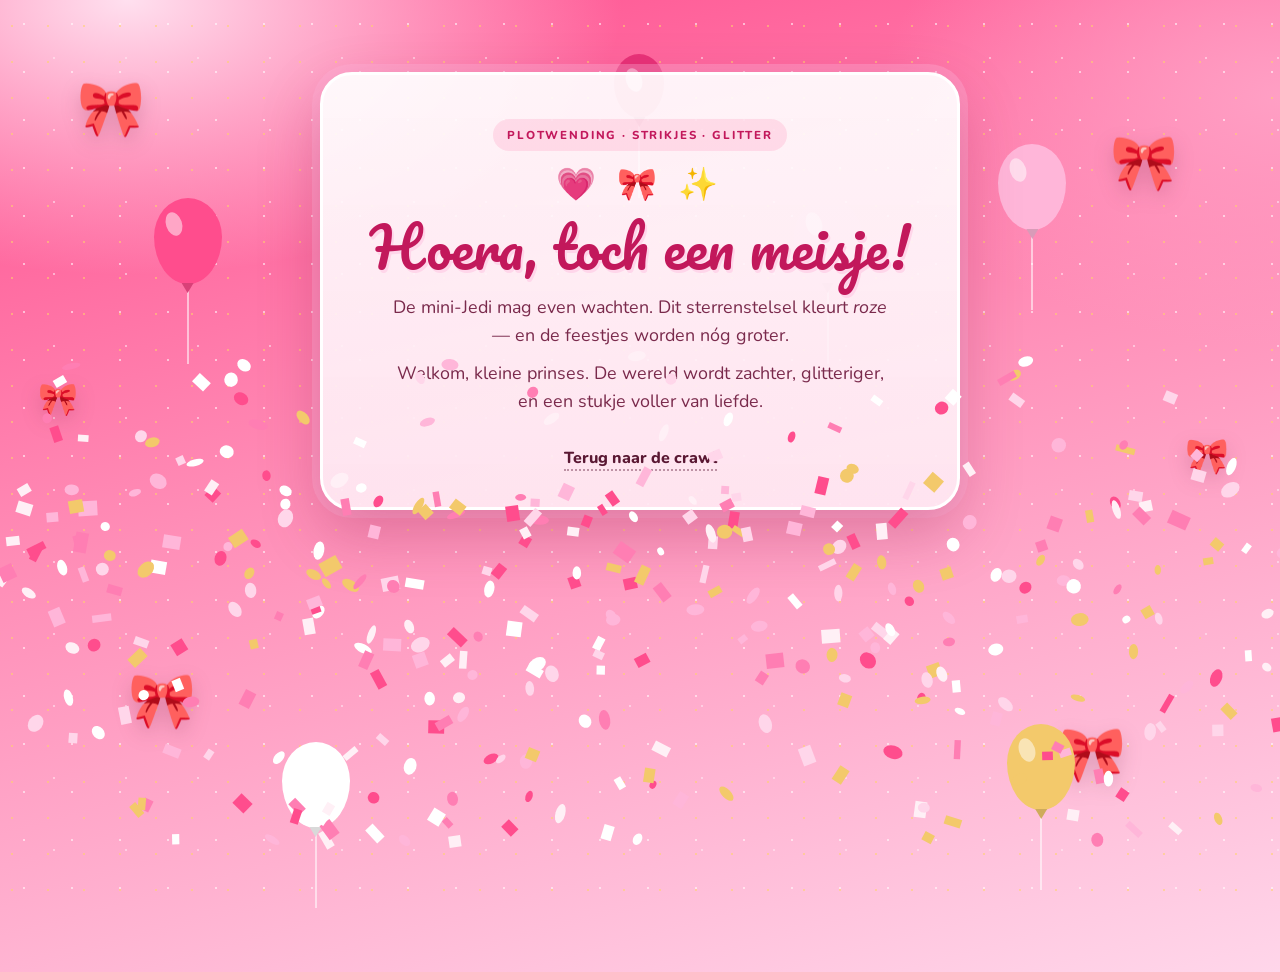
==== meisje.html @ e961026b "Add the gender reveal site with crawl, sketches, and a fotos folder. Co-authored-by: Cursor <cursora" ====
<!DOCTYPE html>
<html lang="nl">
  <head>
    <meta charset="UTF-8" />
    <meta name="viewport" content="width=device-width, initial-scale=1" />
    <title>Hoera, toch een meisje!</title>
    <meta name="description" content="Plotwending: het is tóch een meisje." />
    <link rel="preconnect" href="https://fonts.googleapis.com" />
    <link rel="preconnect" href="https://fonts.gstatic.com" crossorigin />
    <link
      href="https://fonts.googleapis.com/css2?family=Pacifico&family=Nunito:wght@700;800&display=swap"
      rel="stylesheet"
    />
    <link rel="stylesheet" href="css/style.css" />
  </head>
  <body class="girl-page">
    <canvas id="fx" aria-hidden="true"></canvas>

    <div class="glitter" aria-hidden="true"></div>

    <div class="bows" aria-hidden="true">
      <span class="bow b-1">🎀</span>
      <span class="bow b-2">🎀</span>
      <span class="bow b-3">🎀</span>
      <span class="bow b-4">🎀</span>
      <span class="bow b-5">🎀</span>
      <span class="bow b-6">🎀</span>
    </div>

    <div class="balloons" aria-hidden="true">
      <div class="balloon pink"><span class="string"></span></div>
      <div class="balloon blush"><span class="string"></span></div>
      <div class="balloon white"><span class="string"></span></div>
      <div class="balloon gold"><span class="string"></span></div>
      <div class="balloon hot"><span class="string"></span></div>
      <div class="balloon pink late"><span class="string"></span></div>
    </div>

    <main class="girl-card">
      <p class="girl-kicker">Plotwending · strikjes · glitter</p>
      <p class="girl-emoji" aria-hidden="true">💗 🎀 ✨</p>
      <h1>Hoera, toch een meisje!</h1>
      <p class="girl-lead">
        De mini-Jedi mag even wachten. Dit sterrenstelsel kleurt
        <em>roze</em> — en de feestjes worden nóg groter.
      </p>
      <p class="girl-lead">Welkom, kleine prinses. De wereld wordt zachter, glitteriger, en een stukje voller van liefde.</p>
      <a class="back-galaxy" href="index.html">Terug naar de crawl</a>
    </main>

    <script src="js/app.js"></script>
  </body>
</html>
---- css/style.css ----
*,
*::before,
*::after {
  box-sizing: border-box;
}

html,
body {
  margin: 0;
  min-height: 100%;
}

body {
  min-height: 100vh;
  overflow: hidden;
}

button,
a {
  font-family: inherit;
}

/* =========================================================
   STAR WARS-ACHTIGE CRAWL (geen officiële wordmark)
   ========================================================= */

.galaxy {
  background: #000;
  color: #ffe81f;
  font-family: "News Cycle", "News Gothic MT", sans-serif;
}

#stars,
#fx {
  position: fixed;
  inset: 0;
  width: 100%;
  height: 100%;
  pointer-events: none;
  z-index: 0;
}

#fx {
  z-index: 8;
}

.skip-btn,
.mute-btn {
  position: fixed;
  top: 16px;
  z-index: 20;
  appearance: none;
  border: 1px solid rgba(255, 232, 31, 0.45);
  background: rgba(0, 0, 0, 0.55);
  color: #ffe81f;
  font-family: "Nunito", system-ui, sans-serif;
  font-weight: 800;
  font-size: 0.82rem;
  letter-spacing: 0.06em;
  text-transform: uppercase;
  padding: 10px 14px;
  border-radius: 999px;
  cursor: pointer;
  backdrop-filter: blur(6px);
}

.skip-btn { right: 16px; }
.mute-btn { left: 16px; }

.skip-btn:hover,
.skip-btn:focus-visible,
.mute-btn:hover,
.mute-btn:focus-visible {
  background: rgba(255, 232, 31, 0.12);
}

.start-screen {
  position: relative;
  z-index: 4;
  min-height: 100vh;
  display: grid;
  place-content: center;
  justify-items: center;
  text-align: center;
  padding: 72px 24px;
}

.start-kicker {
  margin: 0 0 12px;
  color: #4bd5ee;
  font-size: clamp(1rem, 3.4vw, 1.35rem);
  line-height: 1.45;
}

.start-title {
  margin: 0 0 14px;
  font-size: clamp(2.4rem, 10vw, 4.4rem);
  letter-spacing: 0.06em;
  text-transform: uppercase;
  color: #ffe81f;
  text-shadow: 0 0 28px rgba(255, 232, 31, 0.28);
}

.start-lead {
  margin: 0 0 28px;
  max-width: 22em;
  color: #d8d2c0;
  font-family: "Nunito", system-ui, sans-serif;
  font-weight: 700;
  line-height: 1.5;
}

.start-btn {
  appearance: none;
  border: 2px solid #ffe81f;
  background: #ffe81f;
  color: #111;
  font-family: "Nunito", system-ui, sans-serif;
  font-weight: 800;
  font-size: clamp(1.3rem, 4vw, 1.7rem);
  letter-spacing: 0.18em;
  text-transform: uppercase;
  padding: 18px 52px;
  border-radius: 999px;
  cursor: pointer;
  box-shadow: 0 0 32px rgba(255, 232, 31, 0.35);
}

.start-btn:hover,
.start-btn:focus-visible {
  transform: scale(1.04);
}

.long-ago {
  position: fixed;
  inset: 0;
  z-index: 2;
  display: grid;
  place-items: center;
  margin: 0;
  padding: 24px;
  text-align: center;
  font-size: clamp(1.15rem, 4.2vw, 1.85rem);
  line-height: 1.55;
  color: #4bd5ee;
  font-weight: 400;
}

body[data-scene="intro"] .long-ago {
  animation: intro-fade 5s ease forwards;
}

@keyframes intro-fade {
  0% { opacity: 0; }
  18% { opacity: 1; }
  72% { opacity: 1; }
  100% { opacity: 0; }
}

.crawl-stage {
  position: fixed;
  inset: 0;
  z-index: 2;
  overflow: hidden;
}

.crawl-stage[hidden],
.reveal[hidden],
.long-ago[hidden],
.skip-btn[hidden],
.mute-btn[hidden],
.start-screen[hidden],
.secret-star[hidden] {
  display: none !important;
}

.crawl-fade {
  position: absolute;
  left: 0;
  right: 0;
  top: 0;
  height: 28%;
  z-index: 3;
  pointer-events: none;
  background: linear-gradient(#000 0%, rgba(0, 0, 0, 0.55) 55%, transparent 100%);
}

.crawl-perspective {
  position: absolute;
  inset: 0;
  perspective: 640px;
  perspective-origin: 58% 40%;
  overflow: hidden;
}

/* Gekanteld vlak = schermhoogte. Iets naar rechts, milde rotateX zodat
   de eerste regels midden-onder lang leesbaar blijven. */
.crawl {
  position: absolute;
  left: calc(50% + 4.5vw);
  top: 0;
  bottom: 0;
  width: min(88vw, 780px);
  height: 100%;
  transform: translateX(-50%) rotateX(15deg);
  transform-origin: 50% 100%;
}

.crawl-inner {
  width: 100%;
  text-align: justify;
  text-align-last: center;
  font-size: clamp(1.45rem, 5vw, 2.35rem);
  line-height: 1.6;
  font-weight: 700;
  letter-spacing: 0.03em;
  color: #ffe81f;
  will-change: transform;
}

.crawl-inner.is-crawling {
  animation-name: crawl-fly;
  animation-timing-function: linear;
  animation-fill-mode: forwards;
}

.crawl-inner p {
  margin: 0 0 1.35em;
}

.crawl-episode {
  text-align: center !important;
  text-transform: uppercase;
  letter-spacing: 0.28em;
  font-size: clamp(1.05rem, 3vw, 1.35rem);
  margin-bottom: 0.35em !important;
}

.crawl-title {
  margin: 0 0 0.35em;
  text-align: center;
  font-size: clamp(2.1rem, 8vw, 3.6rem);
  line-height: 1;
  letter-spacing: 0.04em;
  text-transform: uppercase;
  font-weight: 700;
}

.crawl-rule {
  border: 0;
  height: 3px;
  background: #ffe81f;
  width: 42%;
  margin: 0 auto 1.4em;
}

.crawl-end {
  letter-spacing: 0.08em;
  text-transform: uppercase;
  font-size: 0.95em;
}

.crawl-foto {
  display: grid;
  place-items: center;
  width: min(72%, 280px);
  aspect-ratio: 4 / 3;
  margin: 0.4em auto 1.6em;
  border-radius: 14px;
  border: 2px solid rgba(255, 214, 90, 0.7);
  box-shadow: 0 0 18px rgba(255, 232, 31, 0.18);
  background:
    radial-gradient(circle at 30% 20%, rgba(255, 255, 255, 0.12), transparent 40%),
    repeating-linear-gradient(
      45deg,
      #1a1a22 0 8px,
      #121218 8px 16px
    );
  overflow: hidden;
}

.crawl-foto span {
  font-size: 0.78em;
  letter-spacing: 0.18em;
  text-transform: uppercase;
  color: rgba(255, 232, 31, 0.72);
}

.crawl-foto img {
  display: block;
  width: 100%;
  height: 100%;
  object-fit: cover;
}

/* Start lager: eerste regels verschijnen midden-onder, groot en leesbaar. */
@keyframes crawl-fly {
  from { transform: translateY(58vh); }
  to { transform: translateY(-100%); }
}

/* —— Mini-Jedi reveal —— */

.reveal {
  position: relative;
  z-index: 4;
  min-height: 100vh;
  display: grid;
  place-content: center;
  justify-items: center;
  text-align: center;
  padding: 72px 24px 40px;
  animation: reveal-in 0.9s ease;
}

.reveal-kicker {
  margin: 0 0 10px;
  color: #4bd5ee;
  letter-spacing: 0.28em;
  text-transform: uppercase;
  font-size: 0.78rem;
  font-family: "Nunito", system-ui, sans-serif;
}

.saber {
  width: min(220px, 55vw);
  height: 8px;
  margin: 8px 0 22px;
  border-radius: 999px;
  background: #fff;
  box-shadow:
    0 0 8px #9ee7ff,
    0 0 18px #4bd5ee,
    0 0 36px #1d7ec9;
}

.reveal-title {
  margin: 0;
  font-size: clamp(2.4rem, 10vw, 4.6rem);
  line-height: 0.95;
  color: #ffe81f;
  text-transform: uppercase;
  letter-spacing: 0.04em;
  text-shadow: 0 0 28px rgba(255, 232, 31, 0.35);
}

.reveal-sub {
  margin: 14px 0 8px;
  font-family: "Nunito", system-ui, sans-serif;
  font-size: clamp(1.2rem, 4vw, 1.7rem);
  color: #7ec8ff;
  letter-spacing: 0.12em;
  text-transform: uppercase;
  font-weight: 800;
}

.reveal-note {
  max-width: 26em;
  margin: 0 0 28px;
  color: #d8d2c0;
  font-family: "Nunito", system-ui, sans-serif;
  font-weight: 700;
  line-height: 1.5;
}

.girl-btn {
  display: none;
}

/* Verborgen hit-area — geen label, geen hint op de pagina */
.secret-star {
  position: fixed;
  left: 6px;
  bottom: 6px;
  z-index: 12;
  width: 28px;
  height: 28px;
  padding: 0;
  border: 0;
  border-radius: 50%;
  background: transparent;
  cursor: default;
  opacity: 0.14;
  appearance: none;
}

.secret-star::before {
  content: "";
  display: block;
  width: 7px;
  height: 7px;
  margin: 10px auto 0;
  background: #cfc8b0;
  clip-path: polygon(50% 0, 61% 35%, 98% 35%, 68% 57%, 79% 91%, 50% 70%, 21% 91%, 32% 57%, 2% 35%, 39% 35%);
}

.secret-star[hidden] {
  display: none !important;
}

@keyframes reveal-in {
  from { opacity: 0; transform: scale(0.92); }
  to { opacity: 1; transform: none; }
}

/* =========================================================
   MEISJESPAGINA — andere wereld
   ========================================================= */

.girl-page {
  overflow-x: hidden;
  overflow-y: auto;
  font-family: "Nunito", system-ui, sans-serif;
  color: #5a1833;
  background:
    radial-gradient(900px 500px at 10% 0%, #ffe0ef 0%, transparent 55%),
    radial-gradient(800px 500px at 100% 10%, #ff9fc4 0%, transparent 50%),
    linear-gradient(165deg, #ff4d8d 0%, #ff8fb8 45%, #ffd6ea 100%);
}

.girl-page #fx {
  z-index: 6;
}

.glitter {
  position: fixed;
  inset: 0;
  pointer-events: none;
  z-index: 1;
  background-image:
    radial-gradient(circle, #fff 1px, transparent 1px),
    radial-gradient(circle, #ffe9f4 1.4px, transparent 1.4px),
    radial-gradient(circle, #ffd36b 1px, transparent 1px);
  background-size: 48px 48px, 72px 72px, 36px 36px;
  background-position: 0 0, 18px 22px, 30px 8px;
  opacity: 0.55;
  animation: sparkle 2.4s linear infinite;
}

@keyframes sparkle {
  from { background-position: 0 0, 18px 22px, 30px 8px; }
  to { background-position: 0 48px, 18px 94px, 30px 44px; }
}

.bows {
  position: fixed;
  inset: 0;
  pointer-events: none;
  z-index: 2;
}

.bow {
  position: absolute;
  font-size: clamp(2rem, 7vw, 3.4rem);
  animation: bow-float 5s ease-in-out infinite;
  filter: drop-shadow(0 8px 10px rgba(90, 24, 51, 0.18));
}

.b-1 { top: 8%; left: 6%; }
.b-2 { top: 14%; right: 8%; animation-delay: -1s; }
.b-3 { bottom: 18%; left: 10%; animation-delay: -2s; }
.b-4 { bottom: 12%; right: 12%; animation-delay: -0.6s; }
.b-5 { top: 42%; left: 3%; font-size: 2rem; animation-delay: -1.8s; }
.b-6 { top: 48%; right: 4%; font-size: 2.2rem; animation-delay: -2.4s; }

@keyframes bow-float {
  0%, 100% { transform: translateY(0) rotate(-8deg); }
  50% { transform: translateY(-14px) rotate(10deg); }
}

.balloons {
  position: fixed;
  inset: 0;
  pointer-events: none;
  z-index: 2;
}

.balloon {
  position: absolute;
  width: 68px;
  height: 86px;
  border-radius: 50% 50% 50% 50% / 45% 45% 55% 55%;
  animation: float 6s ease-in-out infinite;
}

.balloon::before {
  content: "";
  position: absolute;
  width: 16px;
  height: 24px;
  background: rgba(255, 255, 255, 0.5);
  border-radius: 50%;
  top: 14px;
  left: 12px;
  transform: rotate(-18deg);
}

.balloon::after {
  content: "";
  position: absolute;
  left: 50%;
  bottom: -9px;
  width: 12px;
  height: 10px;
  background: inherit;
  clip-path: polygon(50% 100%, 0 0, 100% 0);
  transform: translateX(-50%);
  filter: brightness(0.85);
}

.balloon .string {
  position: absolute;
  left: 50%;
  top: 100%;
  width: 2px;
  height: 80px;
  background: rgba(255, 255, 255, 0.55);
  transform: translateX(-50%);
}

.balloon.pink { background: #ff4d8d; left: 12%; top: 22%; }
.balloon.blush { background: #ffb6d9; left: 78%; top: 16%; animation-delay: -1.2s; }
.balloon.white { background: #fff; left: 22%; bottom: 8%; animation-delay: -2s; }
.balloon.gold { background: #f3c96b; right: 16%; bottom: 10%; left: auto; animation-delay: -0.7s; }
.balloon.hot { background: #e83278; left: 48%; top: 6%; width: 50px; height: 64px; animation-delay: -2.6s; }
.balloon.late { background: #ff7eb3; left: 62%; bottom: 22%; animation-delay: -3.4s; }

@keyframes float {
  0%, 100% { transform: translateY(0) rotate(-4deg); }
  50% { transform: translateY(-18px) rotate(5deg); }
}

.girl-card {
  position: relative;
  z-index: 4;
  width: min(640px, calc(100% - 32px));
  margin: 72px auto 80px;
  padding: 44px 28px 36px;
  text-align: center;
  background: linear-gradient(180deg, rgba(255, 255, 255, 0.92), rgba(255, 232, 242, 0.94));
  border: 3px solid #fff;
  border-radius: 32px;
  box-shadow:
    0 24px 60px rgba(140, 20, 70, 0.28),
    0 0 0 8px rgba(255, 182, 217, 0.35);
}

.girl-kicker {
  display: inline-block;
  margin: 0 0 8px;
  padding: 8px 14px;
  border-radius: 999px;
  background: rgba(255, 77, 141, 0.14);
  color: #c2185b;
  letter-spacing: 0.16em;
  text-transform: uppercase;
  font-size: 0.72rem;
  font-weight: 800;
}

.girl-emoji {
  font-size: 2rem;
  letter-spacing: 0.2em;
  margin: 4px 0 8px;
}

.girl-card h1 {
  font-family: "Pacifico", cursive;
  font-weight: 400;
  font-size: clamp(2.2rem, 8vw, 3.5rem);
  line-height: 1.15;
  margin: 0 0 16px;
  color: #c2185b;
  text-shadow: 2px 3px 0 #ffd6ea;
}

.girl-lead {
  margin: 0 auto 10px;
  max-width: 28em;
  font-size: 1.12rem;
  line-height: 1.55;
  color: #7a2a4c;
}

.back-galaxy {
  display: inline-block;
  margin-top: 22px;
  color: #5a1833;
  font-weight: 800;
  text-decoration: none;
  border-bottom: 2px dotted rgba(90, 24, 51, 0.4);
}

.back-galaxy:hover {
  border-bottom-style: solid;
}

@media (max-width: 700px) {
  .crawl-foto {
    width: min(78%, 240px);
  }

  .balloon.white,
  .balloon.late {
    display: none;
  }

  .skip-btn,
  .mute-btn {
    top: 10px;
    font-size: 0.72rem;
    padding: 8px 12px;
  }

  .skip-btn { right: 10px; }
  .mute-btn { left: 10px; }
}

@media (prefers-reduced-motion: reduce) {
  .long-ago,
  .reveal,
  .bow,
  .balloon,
  .glitter,
  .start-btn {
    animation: none;
  }

  .long-ago {
    opacity: 1;
  }
}
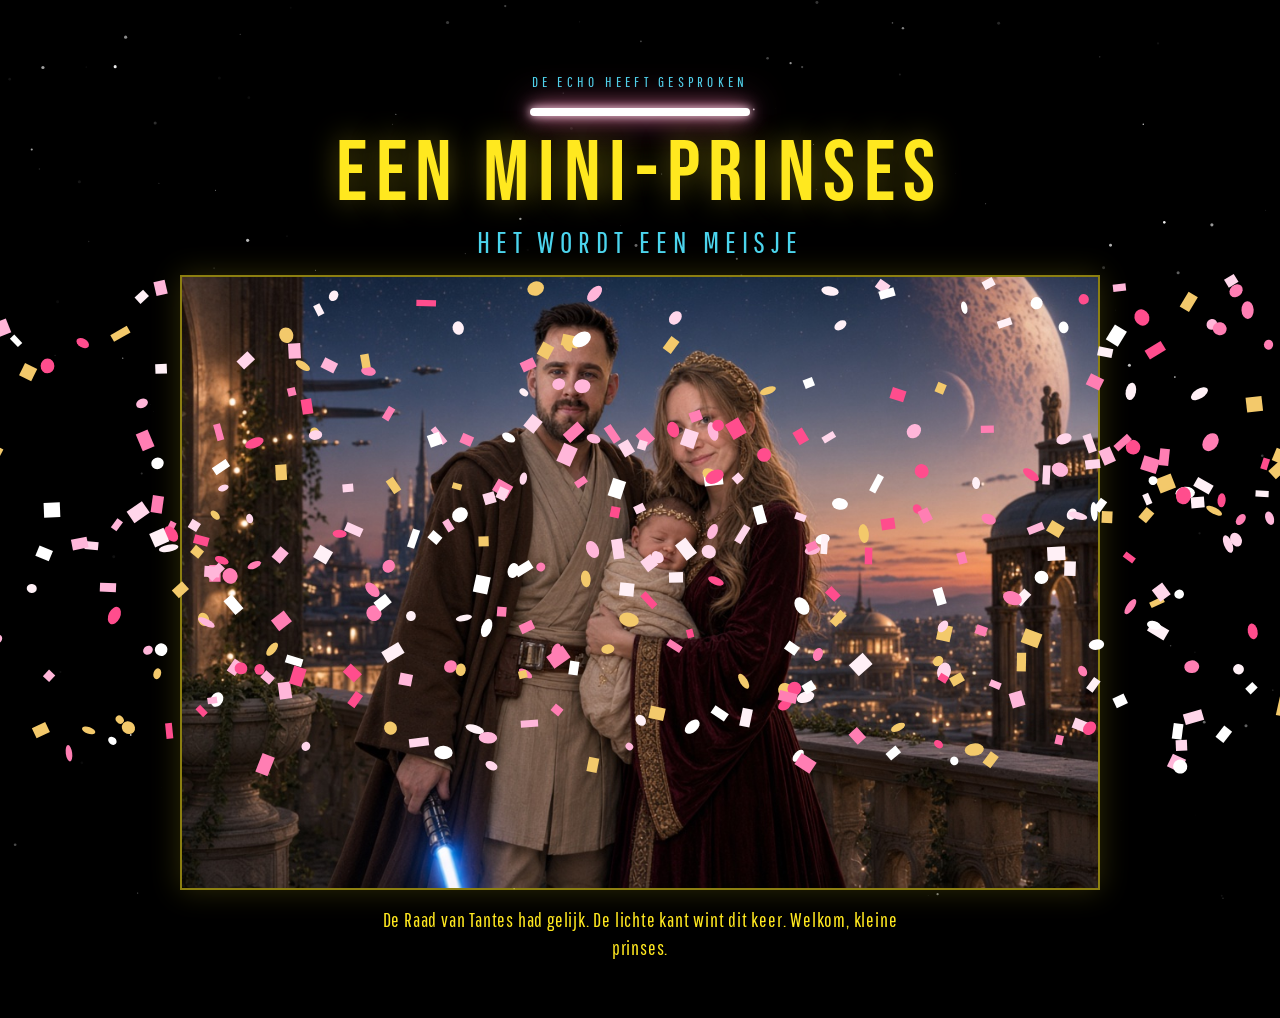
==== commit f8aed8a1: "Add a cinematic girl-reveal preview without changing the live boy path." ====
--- a/meisje.html
+++ b/meisje.html
@@ -3,51 +3,39 @@
   <head>
     <meta charset="UTF-8" />
     <meta name="viewport" content="width=device-width, initial-scale=1" />
-    <title>Hoera, toch een meisje!</title>
-    <meta name="description" content="Plotwending: het is tóch een meisje." />
+    <title>Een mini-prinses</title>
+    <meta name="description" content="De echo heeft gesproken." />
     <link rel="preconnect" href="https://fonts.googleapis.com" />
     <link rel="preconnect" href="https://fonts.gstatic.com" crossorigin />
     <link
-      href="https://fonts.googleapis.com/css2?family=Pacifico&family=Nunito:wght@700;800&display=swap"
+      href="https://fonts.googleapis.com/css2?family=Bebas+Neue&family=News+Cycle:wght@400;700&family=Pathway+Gothic+One&display=swap"
       rel="stylesheet"
     />
-    <link rel="stylesheet" href="css/style.css" />
+    <link rel="stylesheet" href="css/style.css?v=32" />
   </head>
-  <body class="girl-page">
+  <body class="galaxy" data-scene="reveal" data-outcome="girl">
+    <canvas id="stars" aria-hidden="true"></canvas>
     <canvas id="fx" aria-hidden="true"></canvas>
 
-    <div class="glitter" aria-hidden="true"></div>
-
-    <div class="bows" aria-hidden="true">
-      <span class="bow b-1">🎀</span>
-      <span class="bow b-2">🎀</span>
-      <span class="bow b-3">🎀</span>
-      <span class="bow b-4">🎀</span>
-      <span class="bow b-5">🎀</span>
-      <span class="bow b-6">🎀</span>
-    </div>
-
-    <div class="balloons" aria-hidden="true">
-      <div class="balloon pink"><span class="string"></span></div>
-      <div class="balloon blush"><span class="string"></span></div>
-      <div class="balloon white"><span class="string"></span></div>
-      <div class="balloon gold"><span class="string"></span></div>
-      <div class="balloon hot"><span class="string"></span></div>
-      <div class="balloon pink late"><span class="string"></span></div>
-    </div>
-
-    <main class="girl-card">
-      <p class="girl-kicker">Plotwending · strikjes · glitter</p>
-      <p class="girl-emoji" aria-hidden="true">💗 🎀 ✨</p>
-      <h1>Hoera, toch een meisje!</h1>
-      <p class="girl-lead">
-        De mini-Jedi mag even wachten. Dit sterrenstelsel kleurt
-        <em>roze</em> — en de feestjes worden nóg groter.
+    <main class="reveal">
+      <p class="reveal-kicker">De echo heeft gesproken</p>
+      <p class="saber saber-rose" aria-hidden="true"></p>
+      <h1 class="reveal-title">Een mini-prinses</h1>
+      <p class="reveal-sub">Het wordt een meisje</p>
+      <div class="reveal-fotos">
+        <figure class="reveal-foto">
+          <img
+            src="fotos/max-marjean-baby-reveal-meisje.png"
+            alt="Max en Marjean met hun dochter, een mini-prinses"
+          />
+        </figure>
+      </div>
+      <p class="reveal-note">
+        De Raad van Tantes had gelijk. De lichte kant wint dit keer.
+        Welkom, kleine prinses.
       </p>
-      <p class="girl-lead">Welkom, kleine prinses. De wereld wordt zachter, glitteriger, en een stukje voller van liefde.</p>
-      <a class="back-galaxy" href="index.html">Terug naar de crawl</a>
     </main>
 
-    <script src="js/app.js"></script>
+    <script src="js/app.js?v=31"></script>
   </body>
 </html>
--- a/css/style.css
+++ b/css/style.css
@@ -27,7 +27,7 @@
 .galaxy {
   background: #000;
   color: #ffe81f;
-  font-family: "News Cycle", "News Gothic MT", sans-serif;
+  font-family: "Pathway Gothic One", "News Cycle", "News Gothic MT", sans-serif;
 }
 
 #stars,
@@ -53,10 +53,10 @@
   border: 1px solid rgba(255, 232, 31, 0.45);
   background: rgba(0, 0, 0, 0.55);
   color: #ffe81f;
-  font-family: "Nunito", system-ui, sans-serif;
-  font-weight: 800;
-  font-size: 0.82rem;
-  letter-spacing: 0.06em;
+  font-family: "Pathway Gothic One", "News Cycle", sans-serif;
+  font-weight: 400;
+  font-size: 0.88rem;
+  letter-spacing: 0.18em;
   text-transform: uppercase;
   padding: 10px 14px;
   border-radius: 999px;
@@ -70,8 +70,225 @@
 .skip-btn:hover,
 .skip-btn:focus-visible,
 .mute-btn:hover,
-.mute-btn:focus-visible {
+.mute-btn:focus-visible,
+.pause-btn:hover,
+.pause-btn:focus-visible {
   background: rgba(255, 232, 31, 0.12);
+}
+
+.crawl-controls {
+  position: fixed;
+  right: 16px;
+  top: 72px;
+  z-index: 20;
+  display: flex;
+  flex-direction: column;
+  align-items: center;
+  gap: 10px;
+  padding: 14px 12px;
+  border: 1px solid rgba(255, 232, 31, 0.45);
+  border-radius: 18px;
+  background: rgba(0, 0, 0, 0.55);
+  backdrop-filter: blur(6px);
+  color: #ffe81f;
+  font-family: "Pathway Gothic One", "News Cycle", sans-serif;
+  font-weight: 400;
+  letter-spacing: 0.16em;
+  text-transform: uppercase;
+}
+
+.pause-btn {
+  appearance: none;
+  border: 1px solid rgba(255, 232, 31, 0.45);
+  background: transparent;
+  color: inherit;
+  font: inherit;
+  font-size: 0.78rem;
+  padding: 8px 12px;
+  border-radius: 999px;
+  cursor: pointer;
+  min-width: 88px;
+}
+
+.speed-label {
+  font-size: 0.62rem;
+  opacity: 0.85;
+}
+
+.speed-slider {
+  width: 92px;
+  height: 18px;
+  accent-color: #ffe81f;
+  cursor: pointer;
+}
+
+.speed-value {
+  font-size: 0.78rem;
+}
+
+/* =========================================================
+   UITNODIGING / AFTELLER (sierlijk gender-reveal)
+   ========================================================= */
+
+.invite-screen {
+  position: relative;
+  z-index: 4;
+  min-height: 100vh;
+  display: grid;
+  place-content: center;
+  justify-items: center;
+  padding: 48px 20px;
+  background:
+    radial-gradient(ellipse 80% 60% at 50% 0%, rgba(255, 248, 252, 0.9) 0%, transparent 70%),
+    linear-gradient(165deg, #faf6f0 0%, #f5ebe3 38%, #eef4f8 100%);
+  color: #5c4f4a;
+  overflow: hidden;
+}
+
+body[data-scene="invite"] {
+  background: #faf6f0;
+  color: #5c4f4a;
+}
+
+body[data-scene="invite"] #stars,
+body[data-scene="invite"] #fx {
+  opacity: 0;
+  visibility: hidden;
+}
+
+.invite-sparkles {
+  position: absolute;
+  inset: 0;
+  pointer-events: none;
+  background-image:
+    radial-gradient(1px 1px at 12% 18%, rgba(201, 162, 39, 0.55), transparent),
+    radial-gradient(1.5px 1.5px at 78% 22%, rgba(168, 198, 218, 0.65), transparent),
+    radial-gradient(1px 1px at 34% 72%, rgba(232, 180, 184, 0.5), transparent),
+    radial-gradient(1.2px 1.2px at 88% 68%, rgba(201, 162, 39, 0.45), transparent),
+    radial-gradient(1px 1px at 52% 44%, rgba(255, 255, 255, 0.8), transparent),
+    radial-gradient(1px 1px at 22% 88%, rgba(168, 198, 218, 0.5), transparent);
+  animation: invite-sparkle 6s ease-in-out infinite alternate;
+}
+
+@keyframes invite-sparkle {
+  0% { opacity: 0.45; transform: scale(1); }
+  100% { opacity: 0.85; transform: scale(1.02); }
+}
+
+.invite-card {
+  position: relative;
+  width: min(26rem, 92vw);
+  padding: clamp(2rem, 6vw, 2.8rem) clamp(1.4rem, 5vw, 2.2rem);
+  text-align: center;
+  background: rgba(255, 252, 248, 0.82);
+  border: 1px solid rgba(201, 162, 39, 0.28);
+  border-radius: 2px;
+  box-shadow:
+    0 24px 60px rgba(92, 79, 74, 0.08),
+    inset 0 1px 0 rgba(255, 255, 255, 0.9);
+}
+
+.invite-card::before,
+.invite-card::after {
+  content: "";
+  position: absolute;
+  left: 50%;
+  width: 72%;
+  height: 1px;
+  transform: translateX(-50%);
+  background: linear-gradient(
+    90deg,
+    transparent,
+    rgba(201, 162, 39, 0.45) 20%,
+    rgba(232, 180, 184, 0.55) 50%,
+    rgba(168, 198, 218, 0.45) 80%,
+    transparent
+  );
+}
+
+.invite-card::before { top: 0; }
+.invite-card::after { bottom: 0; }
+
+.invite-ribbon {
+  margin: 0 0 10px;
+  font-family: "Nunito", sans-serif;
+  font-size: clamp(0.68rem, 2vw, 0.78rem);
+  font-weight: 600;
+  letter-spacing: 0.34em;
+  text-transform: uppercase;
+  color: #a8c6da;
+}
+
+.invite-title {
+  margin: 0 0 14px;
+  font-family: "Great Vibes", cursive;
+  font-size: clamp(2.6rem, 10vw, 3.6rem);
+  font-weight: 400;
+  line-height: 1.05;
+  color: #b8922a;
+  text-shadow: 0 1px 0 rgba(255, 255, 255, 0.6);
+}
+
+.invite-lead {
+  margin: 0 0 28px;
+  font-family: "Cormorant Garamond", "Times New Roman", serif;
+  font-size: clamp(1.05rem, 3.2vw, 1.28rem);
+  font-weight: 400;
+  font-style: italic;
+  line-height: 1.55;
+  color: #6b5e58;
+}
+
+.countdown {
+  display: flex;
+  flex-wrap: wrap;
+  align-items: flex-end;
+  justify-content: center;
+  gap: 6px 4px;
+  margin-bottom: 22px;
+}
+
+.countdown-unit {
+  display: grid;
+  gap: 4px;
+  min-width: 3.4rem;
+}
+
+.countdown-value {
+  font-family: "Cormorant Garamond", "Times New Roman", serif;
+  font-size: clamp(2rem, 8vw, 3rem);
+  font-weight: 600;
+  line-height: 1;
+  letter-spacing: 0.04em;
+  color: #5c4f4a;
+}
+
+.countdown-label {
+  font-family: "Nunito", sans-serif;
+  font-size: clamp(0.62rem, 1.8vw, 0.72rem);
+  font-weight: 600;
+  letter-spacing: 0.22em;
+  text-transform: uppercase;
+  color: rgba(168, 150, 140, 0.88);
+}
+
+.countdown-dot {
+  align-self: center;
+  margin: 0 2px 1.1rem;
+  font-family: "Cormorant Garamond", serif;
+  font-size: clamp(1.2rem, 4vw, 1.6rem);
+  line-height: 1;
+  color: rgba(201, 162, 39, 0.45);
+}
+
+.invite-note {
+  margin: 0;
+  font-family: "Nunito", sans-serif;
+  font-size: clamp(0.68rem, 2vw, 0.76rem);
+  font-weight: 600;
+  letter-spacing: 0.14em;
+  text-transform: uppercase;
+  color: rgba(168, 198, 218, 0.95);
 }
 
 .start-screen {
@@ -86,44 +303,55 @@
 }
 
 .start-kicker {
-  margin: 0 0 12px;
+  margin: 0 0 8px;
+  max-width: 16em;
   color: #4bd5ee;
-  font-size: clamp(1rem, 3.4vw, 1.35rem);
+  font-family: "News Cycle", "News Gothic MT", sans-serif;
+  font-size: clamp(1.05rem, 3.2vw, 1.45rem);
+  font-weight: 400;
   line-height: 1.45;
-}
-
-.start-title {
-  margin: 0 0 14px;
-  font-size: clamp(2.4rem, 10vw, 4.4rem);
-  letter-spacing: 0.06em;
+  letter-spacing: 0.01em;
+}
+
+.start-logo {
+  display: flex;
+  flex-direction: column;
+  align-items: center;
+  margin: 18px 0 42px;
+  font-family: "Bebas Neue", "Pathway Gothic One", sans-serif;
+  font-weight: 400;
+  line-height: 0.72;
   text-transform: uppercase;
   color: #ffe81f;
-  text-shadow: 0 0 28px rgba(255, 232, 31, 0.28);
-}
-
-.start-lead {
-  margin: 0 0 28px;
-  max-width: 22em;
-  color: #d8d2c0;
-  font-family: "Nunito", system-ui, sans-serif;
-  font-weight: 700;
-  line-height: 1.5;
+  transform: perspective(460px) rotateX(34deg);
+  text-shadow:
+    0 2px 0 #b39800,
+    0 5px 0 #6a5800,
+    0 18px 36px rgba(0, 0, 0, 0.55);
+}
+
+.start-logo span:first-child {
+  font-size: clamp(5rem, 22vw, 11rem);
+  letter-spacing: 0.12em;
+}
+
+.start-logo span:last-child {
+  font-size: clamp(2.6rem, 11vw, 5.6rem);
+  letter-spacing: 0.22em;
 }
 
 .start-btn {
   appearance: none;
-  border: 2px solid #ffe81f;
-  background: #ffe81f;
-  color: #111;
-  font-family: "Nunito", system-ui, sans-serif;
-  font-weight: 800;
-  font-size: clamp(1.3rem, 4vw, 1.7rem);
-  letter-spacing: 0.18em;
-  text-transform: uppercase;
-  padding: 18px 52px;
-  border-radius: 999px;
+  border: 1px solid #ffe81f;
+  background: transparent;
+  color: #ffe81f;
+  font-family: "Pathway Gothic One", "News Cycle", sans-serif;
+  font-size: clamp(1.15rem, 3.2vw, 1.45rem);
+  letter-spacing: 0.42em;
+  text-transform: uppercase;
+  padding: 12px 36px;
+  border-radius: 0;
   cursor: pointer;
-  box-shadow: 0 0 32px rgba(255, 232, 31, 0.35);
 }
 
 .start-btn:hover,
@@ -140,20 +368,23 @@
   margin: 0;
   padding: 24px;
   text-align: center;
-  font-size: clamp(1.15rem, 4.2vw, 1.85rem);
-  line-height: 1.55;
+  font-family: "News Cycle", "News Gothic MT", sans-serif;
+  font-size: clamp(1.2rem, 3.8vw, 1.7rem);
+  line-height: 1.5;
+  letter-spacing: 0.01em;
   color: #4bd5ee;
   font-weight: 400;
 }
 
 body[data-scene="intro"] .long-ago {
-  animation: intro-fade 5s ease forwards;
+  animation: intro-fade 8s ease forwards;
 }
 
 @keyframes intro-fade {
   0% { opacity: 0; }
-  18% { opacity: 1; }
-  72% { opacity: 1; }
+  10% { opacity: 1; }
+  42% { opacity: 1; }
+  58% { opacity: 0; }
   100% { opacity: 0; }
 }
 
@@ -162,6 +393,12 @@
   inset: 0;
   z-index: 2;
   overflow: hidden;
+  touch-action: none;
+  cursor: grab;
+}
+
+.crawl-stage.is-dragging {
+  cursor: grabbing;
 }
 
 .crawl-stage[hidden],
@@ -169,8 +406,12 @@
 .long-ago[hidden],
 .skip-btn[hidden],
 .mute-btn[hidden],
+.invite-screen[hidden],
 .start-screen[hidden],
-.secret-star[hidden] {
+.secret-star[hidden],
+.crawl-controls[hidden],
+.wait-screen[hidden],
+.girl-link[hidden] {
   display: none !important;
 }
 
@@ -179,25 +420,24 @@
   left: 0;
   right: 0;
   top: 0;
-  height: 28%;
+  height: 22%;
   z-index: 3;
   pointer-events: none;
-  background: linear-gradient(#000 0%, rgba(0, 0, 0, 0.55) 55%, transparent 100%);
+  background: linear-gradient(#000 0%, rgba(0, 0, 0, 0.5) 45%, transparent 100%);
 }
 
 .crawl-perspective {
   position: absolute;
   inset: 0;
   perspective: 640px;
-  perspective-origin: 58% 40%;
+  perspective-origin: 50% 40%;
   overflow: hidden;
 }
 
-/* Gekanteld vlak = schermhoogte. Iets naar rechts, milde rotateX zodat
-   de eerste regels midden-onder lang leesbaar blijven. */
+/* Gekanteld vlak: onderkant van het scherm is dichtbij, bovenkant verdwijnt. */
 .crawl {
   position: absolute;
-  left: calc(50% + 4.5vw);
+  left: 50%;
   top: 0;
   bottom: 0;
   width: min(88vw, 780px);
@@ -207,13 +447,18 @@
 }
 
 .crawl-inner {
+  position: absolute;
+  left: 0;
+  top: 100%;
   width: 100%;
   text-align: justify;
   text-align-last: center;
-  font-size: clamp(1.45rem, 5vw, 2.35rem);
-  line-height: 1.6;
-  font-weight: 700;
-  letter-spacing: 0.03em;
+  font-family: "Pathway Gothic One", "News Cycle", sans-serif;
+  font-size: clamp(1.55rem, 5.2vw, 2.5rem);
+  line-height: 1.28;
+  font-weight: 400;
+  letter-spacing: 0.04em;
+  word-spacing: 0.08em;
   color: #ffe81f;
   will-change: transform;
 }
@@ -237,13 +482,14 @@
 }
 
 .crawl-title {
-  margin: 0 0 0.35em;
+  margin: 0 0 0.45em;
   text-align: center;
-  font-size: clamp(2.1rem, 8vw, 3.6rem);
-  line-height: 1;
-  letter-spacing: 0.04em;
-  text-transform: uppercase;
-  font-weight: 700;
+  font-family: "Bebas Neue", "Pathway Gothic One", sans-serif;
+  font-size: clamp(2.6rem, 9vw, 4.4rem);
+  line-height: 0.78;
+  letter-spacing: 0.12em;
+  text-transform: uppercase;
+  font-weight: 400;
 }
 
 .crawl-rule {
@@ -258,6 +504,19 @@
   letter-spacing: 0.08em;
   text-transform: uppercase;
   font-size: 0.95em;
+}
+
+.crawl-shot {
+  margin: 0.5em auto 1.8em;
+  width: 100%;
+}
+
+.crawl-shot figcaption {
+  margin-top: 0.45em;
+  font-size: 0.72em;
+  letter-spacing: 0.16em;
+  text-transform: uppercase;
+  color: #ffe81f;
 }
 
 .crawl-foto {
@@ -291,12 +550,77 @@
   width: 100%;
   height: 100%;
   object-fit: cover;
-}
-
-/* Start lager: eerste regels verschijnen midden-onder, groot en leesbaar. */
+  object-position: center 20%;
+}
+
+.crawl-foto--wide {
+  width: min(88%, 420px);
+  aspect-ratio: 16 / 9;
+}
+
+.crawl-foto--portrait {
+  width: min(58%, 240px);
+  aspect-ratio: 3 / 4;
+}
+
+.crawl-shot .crawl-foto--wide,
+.crawl-shot .crawl-foto--portrait {
+  margin: 0 auto;
+}
+
+.crawl-foto--portrait img {
+  object-position: center 18%;
+}
+
+/* Door tot voorbij het verdwijnpunt, anders blijven de laatste regels hangen. */
 @keyframes crawl-fly {
-  from { transform: translateY(58vh); }
-  to { transform: translateY(-100%); }
+  from { transform: translateY(0); }
+  to { transform: translateY(calc(-100% - 175vh)); }
+}
+
+/* —— Wachten op de echo —— */
+
+.wait-screen {
+  position: relative;
+  z-index: 4;
+  min-height: 100vh;
+  display: grid;
+  place-content: center;
+  justify-items: center;
+  text-align: center;
+  padding: 72px 24px;
+}
+
+.wait-kicker {
+  margin: 0 0 12px;
+  color: #4bd5ee;
+  font-family: "News Cycle", "News Gothic MT", sans-serif;
+  font-size: clamp(1.05rem, 3.2vw, 1.45rem);
+  letter-spacing: 0.12em;
+  text-transform: uppercase;
+}
+
+.wait-title {
+  margin: 0 0 18px;
+  font-family: "Bebas Neue", "Pathway Gothic One", sans-serif;
+  font-size: clamp(4.2rem, 16vw, 8.5rem);
+  line-height: 0.82;
+  letter-spacing: 0.16em;
+  text-transform: uppercase;
+  color: #ffe81f;
+  transform: perspective(460px) rotateX(24deg);
+  text-shadow:
+    0 2px 0 #b39800,
+    0 5px 0 #6a5800,
+    0 18px 36px rgba(0, 0, 0, 0.55);
+}
+
+.wait-lead {
+  margin: 0 0 36px;
+  max-width: 18em;
+  color: #4bd5ee;
+  font-family: "News Cycle", "News Gothic MT", sans-serif;
+  font-size: clamp(1rem, 3vw, 1.25rem);
 }
 
 /* —— Mini-Jedi reveal —— */
@@ -318,8 +642,8 @@
   color: #4bd5ee;
   letter-spacing: 0.28em;
   text-transform: uppercase;
-  font-size: 0.78rem;
-  font-family: "Nunito", system-ui, sans-serif;
+  font-size: 0.95rem;
+  font-family: "Pathway Gothic One", "News Cycle", sans-serif;
 }
 
 .saber {
@@ -334,37 +658,111 @@
     0 0 36px #1d7ec9;
 }
 
+.saber-rose {
+  box-shadow:
+    0 0 8px #ffd6ea,
+    0 0 18px #ff8fb8,
+    0 0 36px #c94a7a;
+}
+
 .reveal-title {
   margin: 0;
-  font-size: clamp(2.4rem, 10vw, 4.6rem);
-  line-height: 0.95;
+  font-family: "Bebas Neue", "Pathway Gothic One", sans-serif;
+  font-size: clamp(3rem, 12vw, 5.4rem);
+  line-height: 0.85;
   color: #ffe81f;
   text-transform: uppercase;
-  letter-spacing: 0.04em;
+  letter-spacing: 0.1em;
+  font-weight: 400;
   text-shadow: 0 0 28px rgba(255, 232, 31, 0.35);
 }
 
 .reveal-sub {
   margin: 14px 0 8px;
-  font-family: "Nunito", system-ui, sans-serif;
-  font-size: clamp(1.2rem, 4vw, 1.7rem);
-  color: #7ec8ff;
-  letter-spacing: 0.12em;
-  text-transform: uppercase;
-  font-weight: 800;
+  font-family: "Pathway Gothic One", "News Cycle", sans-serif;
+  font-size: clamp(1.3rem, 4vw, 1.85rem);
+  color: #4bd5ee;
+  letter-spacing: 0.2em;
+  text-transform: uppercase;
 }
 
 .reveal-note {
   max-width: 26em;
-  margin: 0 0 28px;
-  color: #d8d2c0;
-  font-family: "Nunito", system-ui, sans-serif;
-  font-weight: 700;
-  line-height: 1.5;
+  margin: 0 0 16px;
+  color: #ffe81f;
+  font-family: "Pathway Gothic One", "News Cycle", sans-serif;
+  font-size: 1.25rem;
+  letter-spacing: 0.04em;
+  line-height: 1.4;
+}
+
+.reveal-fotos {
+  display: grid;
+  gap: 12px;
+  width: min(94vw, 920px);
+  margin: 8px 0 16px;
+}
+
+.reveal-foto {
+  width: 100%;
+  margin: 0;
+  border: 2px solid rgba(255, 232, 31, 0.55);
+  box-shadow: 0 0 28px rgba(255, 232, 31, 0.18);
+  overflow: hidden;
+}
+
+.reveal-foto img {
+  display: block;
+  width: 100%;
+  height: auto;
+  aspect-ratio: 3 / 2;
+  object-fit: cover;
+  object-position: center 30%;
+}
+
+.reveal-morph {
+  position: relative;
+  aspect-ratio: 3 / 2;
+}
+
+.reveal-morph img {
+  position: absolute;
+  inset: 0;
+  width: 100%;
+  height: 100%;
+  aspect-ratio: auto;
+  object-fit: cover;
+  object-position: center 30%;
+}
+
+.reveal-morph-grin {
+  opacity: 0;
 }
 
 .girl-btn {
   display: none;
+}
+
+.girl-link {
+  display: none !important;
+  position: fixed;
+  left: 14px;
+  bottom: 12px;
+  z-index: 20;
+  color: rgba(207, 200, 176, 0.22);
+  font-family: "Pathway Gothic One", "News Cycle", sans-serif;
+  font-size: 0.78rem;
+  letter-spacing: 0.08em;
+  text-decoration: none;
+}
+
+body[data-scene="reveal"] .girl-link {
+  display: block !important;
+}
+
+.girl-link:hover,
+.girl-link:focus-visible {
+  color: rgba(255, 232, 31, 0.55);
 }
 
 /* Verborgen hit-area — geen label, geen hint op de pagina */
@@ -596,8 +994,12 @@
 }
 
 @media (max-width: 700px) {
-  .crawl-foto {
-    width: min(78%, 240px);
+  .crawl-foto--wide {
+    width: min(92%, 360px);
+  }
+
+  .crawl-foto--portrait {
+    width: min(62%, 200px);
   }
 
   .balloon.white,
@@ -614,6 +1016,16 @@
 
   .skip-btn { right: 10px; }
   .mute-btn { left: 10px; }
+
+  .crawl-controls {
+    display: none;
+  }
+}
+
+@media (pointer: coarse) and (max-width: 1100px) {
+  .crawl-controls {
+    display: none;
+  }
 }
 
 @media (prefers-reduced-motion: reduce) {
@@ -626,6 +1038,11 @@
     animation: none;
   }
 
+  .invite-sparkles {
+    animation: none;
+    opacity: 0.6;
+  }
+
   .long-ago {
     opacity: 1;
   }
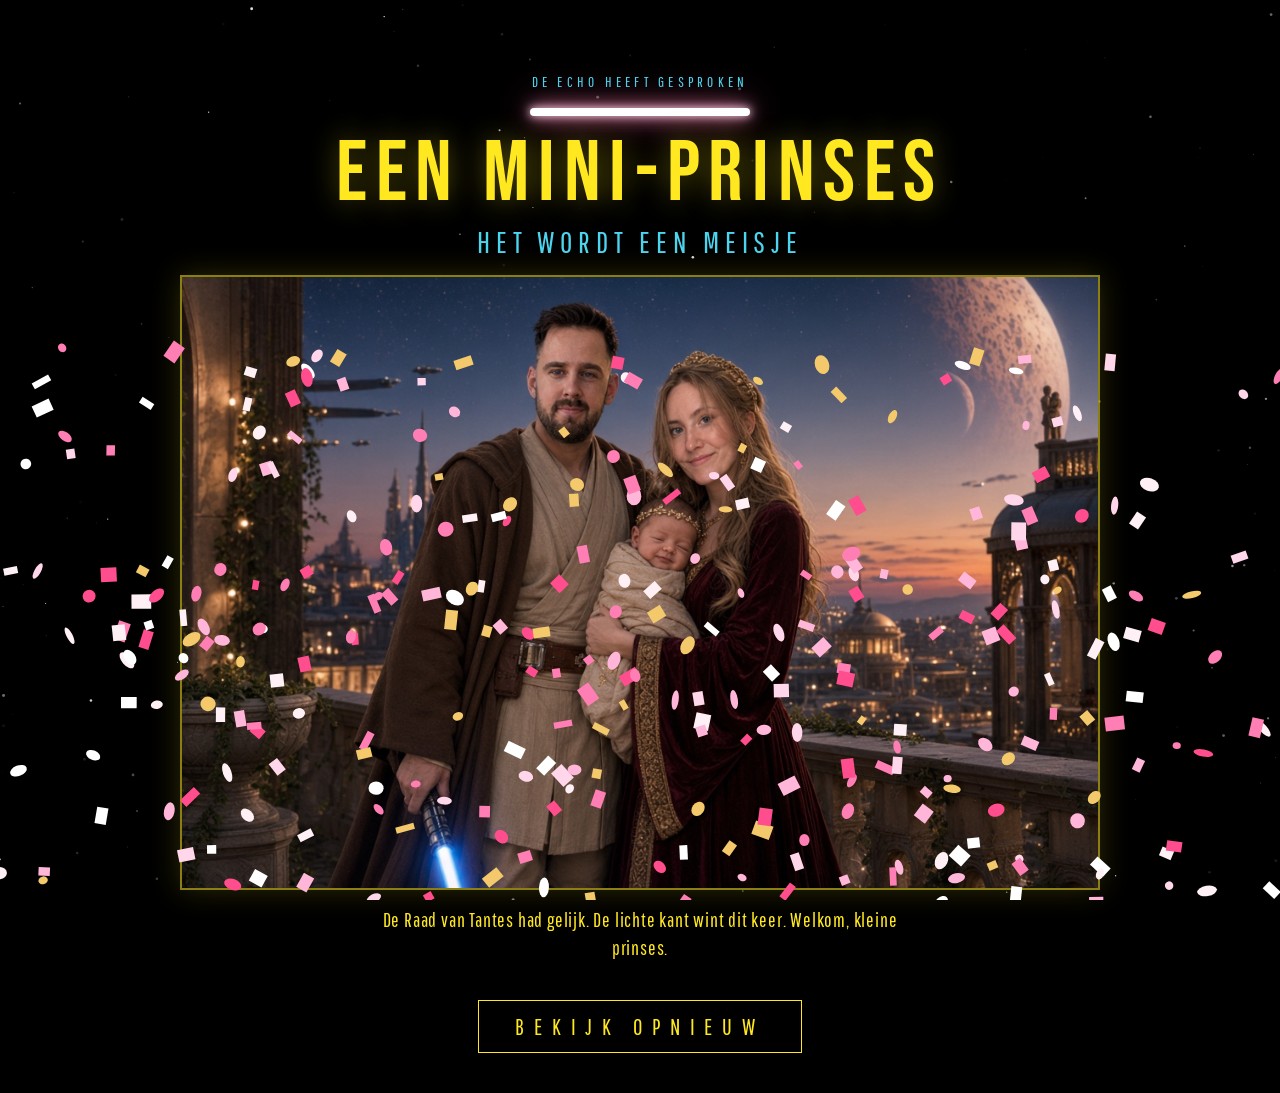
==== commit c40a6ca3: "Show the girl reveal after the echo and add a watch-again button." ====
--- a/meisje.html
+++ b/meisje.html
@@ -11,7 +11,7 @@
       href="https://fonts.googleapis.com/css2?family=Bebas+Neue&family=News+Cycle:wght@400;700&family=Pathway+Gothic+One&display=swap"
       rel="stylesheet"
     />
-    <link rel="stylesheet" href="css/style.css?v=32" />
+    <link rel="stylesheet" href="css/style.css?v=33" />
   </head>
   <body class="galaxy" data-scene="reveal" data-outcome="girl">
     <canvas id="stars" aria-hidden="true"></canvas>
@@ -34,8 +34,9 @@
         De Raad van Tantes had gelijk. De lichte kant wint dit keer.
         Welkom, kleine prinses.
       </p>
+      <a class="start-btn replay-btn" href="index.html">Bekijk opnieuw</a>
     </main>
 
-    <script src="js/app.js?v=31"></script>
+    <script src="js/app.js?v=33"></script>
   </body>
 </html>
--- a/css/style.css
+++ b/css/style.css
@@ -686,6 +686,12 @@
   text-transform: uppercase;
 }
 
+.replay-btn {
+  display: inline-block;
+  margin-top: 22px;
+  text-decoration: none;
+}
+
 .reveal-note {
   max-width: 26em;
   margin: 0 0 16px;
